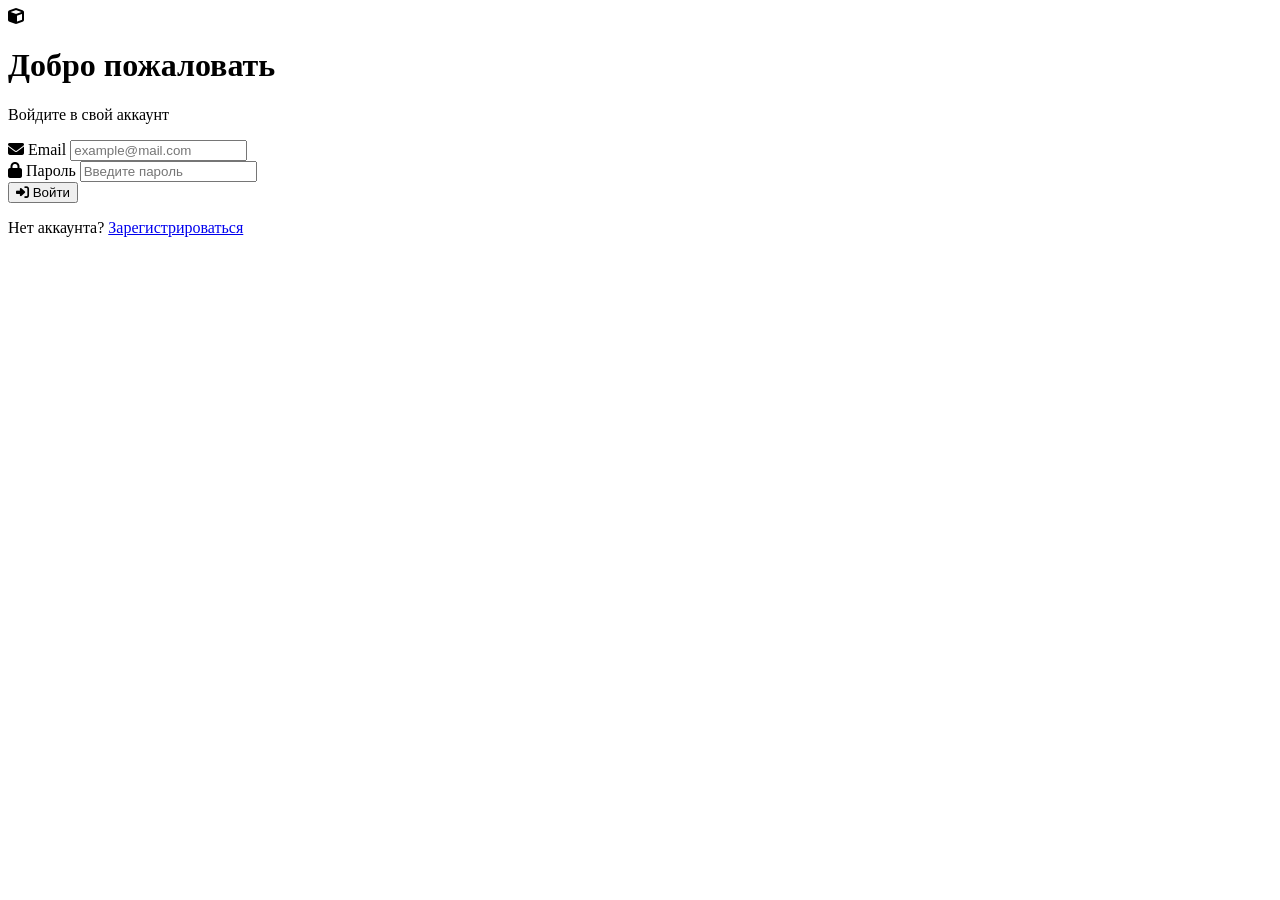
==== frontend/login.html @ e9c361e9 "feat(registration): add auth html" ====
<!DOCTYPE html>
<html lang="ru">
<head>
    <meta charset="UTF-8">
    <meta name="viewport" content="width=device-width, initial-scale=1.0">
    <title>Вход — 3D Render</title>
    <link rel="stylesheet" href="style.css">
    <link rel="stylesheet" href="https://cdnjs.cloudflare.com/ajax/libs/font-awesome/6.4.0/css/all.min.css">
</head>
<body class="auth-page">
    <div class="auth-container">
        <div class="auth-card">
            <div class="auth-header">
                <i class="fas fa-cube"></i>
                <h1>Добро пожаловать</h1>
                <p>Войдите в свой аккаунт</p>
            </div>

            <form id="loginForm" class="auth-form">
                <div class="form-group">
                    <label for="email"><i class="fas fa-envelope"></i> Email</label>
                    <input type="email" id="email" placeholder="example@mail.com" required>
                </div>

                <div class="form-group">
                    <label for="password"><i class="fas fa-lock"></i> Пароль</label>
                    <input type="password" id="password" placeholder="Введите пароль" required>
                </div>

                <button type="submit" class="btn btn-primary btn-block">
                    <i class="fas fa-sign-in-alt"></i> Войти
                </button>

                <div class="auth-footer">
                    <p>Нет аккаунта? <a href="register.html">Зарегистрироваться</a></p>
                </div>
            </form>

            <div id="loginError" class="error-message" style="display:none;"></div>
        </div>
    </div>

    <script src="script.js"></script>
</body>
</html>
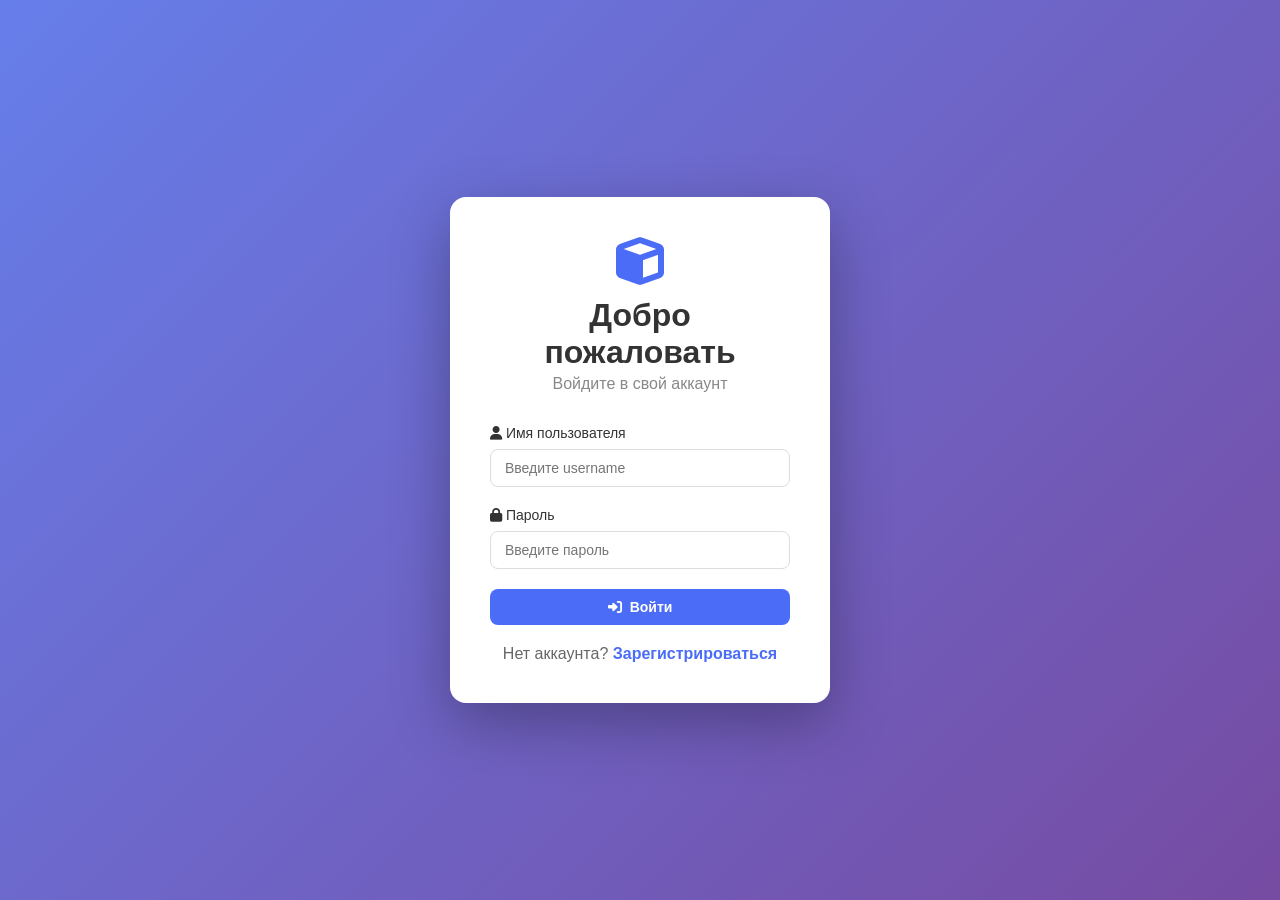
==== commit af77cc4a: "fix(login): fix frontend for auth to app" ====
--- a/frontend/login.html
+++ b/frontend/login.html
@@ -18,8 +18,8 @@
 
             <form id="loginForm" class="auth-form">
                 <div class="form-group">
-                    <label for="email"><i class="fas fa-envelope"></i> Email</label>
-                    <input type="email" id="email" placeholder="example@mail.com" required>
+                    <label for="username"><i class="fas fa-user"></i> Имя пользователя</label>
+                    <input type="text" id="username" placeholder="Введите username" required>
                 </div>
 
                 <div class="form-group">
--- a/frontend/style.css
+++ b/frontend/style.css
@@ -0,0 +1,902 @@
+/* ===== RESET & BASE ===== */
+* {
+    margin: 0;
+    padding: 0;
+    box-sizing: border-box;
+}
+
+body {
+    font-family: 'Segoe UI', Tahoma, Geneva, Verdana, sans-serif;
+    background: #f5f7fa;
+    color: #333;
+    min-height: 100vh;
+}
+
+.container {
+    max-width: 1200px;
+    margin: 0 auto;
+    padding: 0 20px;
+}
+
+a {
+    text-decoration: none;
+    color: #4a6cf7;
+}
+
+/* ===== HEADER ===== */
+.header {
+    background: #1a1a2e;
+    color: white;
+    padding: 15px 0;
+    position: sticky;
+    top: 0;
+    z-index: 1000;
+    box-shadow: 0 2px 10px rgba(0,0,0,0.1);
+}
+
+.avatar-dropdown {
+    position: relative;
+    display: inline-block;
+    z-index: 1001; /* Выше чем хедер */
+}
+
+.header-content {
+    display: flex;
+    justify-content: space-between;
+    align-items: center;
+    flex-wrap: wrap;
+}
+
+.logo {
+    display: flex;
+    align-items: center;
+    gap: 10px;
+    font-size: 24px;
+    font-weight: 700;
+}
+
+.logo i {
+    color: #4a6cf7;
+}
+
+.nav {
+    display: flex;
+    align-items: center;
+    gap: 20px;
+    margin-left: auto; /* Прижимаем вправо */
+}
+
+.nav a {
+    color: rgba(255, 255, 255, 0.8);
+    text-decoration: none;
+    font-size: 15px;
+    transition: color 0.2s;
+    padding: 8px 12px;
+    border-radius: 8px;
+}
+
+.nav a:hover {
+    color: white;
+    background: rgba(255, 255, 255, 0.05);
+}
+
+.nav a.active {
+    color: white;
+    background: rgba(74, 108, 247, 0.3);
+}
+
+
+/* ===== КАРТОЧКИ ПРОЕКТОВ ===== */
+.projects-grid {
+    display: grid;
+    grid-template-columns: repeat(auto-fill, minmax(300px, 1fr));
+    gap: 24px;
+    margin-top: 24px;
+}
+
+.project-card {
+    background: white;
+    border-radius: 12px;
+    overflow: hidden;
+    box-shadow: 0 2px 8px rgba(0,0,0,0.08);
+    cursor: pointer;
+    transition: transform 0.2s, box-shadow 0.2s;
+}
+
+.project-card:hover {
+    transform: translateY(-4px);
+    box-shadow: 0 4px 16px rgba(0,0,0,0.15);
+}
+
+.project-thumbnail {
+    position: relative;
+    height: 200px;
+    background: #f0f2f5;
+    display: flex;
+    align-items: center;
+    justify-content: center;
+}
+
+.project-thumbnail img {
+    width: 100%;
+    height: 100%;
+    object-fit: cover;
+}
+
+.thumbnail-placeholder {
+    display: flex;
+    flex-direction: column;
+    align-items: center;
+    color: #999;
+    font-size: 48px;
+}
+
+.thumbnail-placeholder span {
+    font-size: 14px;
+    margin-top: 8px;
+}
+
+.badge-private,
+.badge-public {
+    position: absolute;
+    top: 12px;
+    right: 12px;
+    padding: 4px 10px;
+    border-radius: 20px;
+    font-size: 12px;
+    color: white;
+}
+
+.badge-private {
+    background: #e74c3c;
+}
+
+.badge-public {
+    background: #2ecc71;
+}
+
+.project-info {
+    padding: 16px;
+}
+
+.project-info h3 {
+    margin: 0 0 8px 0;
+    font-size: 18px;
+}
+
+.project-description {
+    color: #666;
+    font-size: 14px;
+    margin-bottom: 12px;
+    display: -webkit-box;
+    -webkit-line-clamp: 2;
+    -webkit-box-orient: vertical;
+    overflow: hidden;
+}
+
+.project-meta {
+    display: flex;
+    justify-content: space-between;
+    font-size: 13px;
+    color: #888;
+}
+
+.project-meta i {
+    margin-right: 4px;
+}
+
+/* ===== ПАГИНАЦИЯ ===== */
+.pagination {
+    display: flex;
+    justify-content: center;
+    align-items: center;
+    gap: 16px;
+    margin-top: 32px;
+    padding: 20px 0;
+}
+
+/* ===== ДЕТАЛИ ПРОЕКТА ===== */
+.project-detail-content {
+    background: white;
+    border-radius: 12px;
+    padding: 32px;
+    box-shadow: 0 2px 8px rgba(0,0,0,0.08);
+}
+
+.project-detail-header {
+    border-bottom: 1px solid #e8ecf1;
+    padding-bottom: 20px;
+    margin-bottom: 24px;
+}
+
+.project-detail-header h1 {
+    margin: 0 0 12px 0;
+    font-size: 28px;
+}
+
+.project-detail-meta {
+    display: flex;
+    gap: 16px;
+    flex-wrap: wrap;
+}
+
+.project-detail-body {
+    display: grid;
+    grid-template-columns: 1fr 1fr;
+    gap: 32px;
+}
+
+@media (max-width: 768px) {
+    .project-detail-body {
+        grid-template-columns: 1fr;
+    }
+}
+
+.project-description {
+    margin-bottom: 24px;
+}
+
+.project-files {
+    margin: 24px 0;
+}
+
+.file-item {
+    display: flex;
+    align-items: center;
+    gap: 12px;
+    padding: 12px;
+    background: #f8f9fa;
+    border-radius: 8px;
+    margin-bottom: 8px;
+}
+
+.file-item i {
+    font-size: 20px;
+    color: #4a6cf7;
+}
+
+.file-item .btn {
+    margin-left: auto;
+}
+
+.render-preview {
+    background: #f8f9fa;
+    border-radius: 8px;
+    padding: 16px;
+}
+
+.render-image {
+    width: 100%;
+    max-height: 400px;
+    object-fit: contain;
+    border-radius: 8px;
+}
+
+.no-render {
+    text-align: center;
+    padding: 40px 20px;
+    color: #999;
+}
+
+.no-render i {
+    font-size: 48px;
+    margin-bottom: 12px;
+}
+
+/* ===== АВТОР ===== */
+.author-card {
+    display: flex;
+    align-items: center;
+    gap: 16px;
+    padding: 16px;
+    background: #f8f9fa;
+    border-radius: 8px;
+    cursor: pointer;
+    transition: background 0.2s;
+}
+
+.author-card:hover {
+    background: #e8ecf1;
+}
+
+.author-avatar {
+    width: 48px;
+    height: 48px;
+    border-radius: 50%;
+    overflow: hidden;
+    background: #ddd;
+    display: flex;
+    align-items: center;
+    justify-content: center;
+    font-size: 32px;
+    color: #888;
+}
+
+.author-avatar img {
+    width: 100%;
+    height: 100%;
+    object-fit: cover;
+}
+
+.click-hint {
+    display: block;
+    font-size: 12px;
+    color: #4a6cf7;
+    margin-top: 4px;
+}
+
+/* ===== ПРОФИЛЬ ===== */
+.profile-card {
+    background: white;
+    border-radius: 16px;
+    padding: 32px;
+    box-shadow: 0 2px 10px rgba(0, 0, 0, 0.08);
+    max-width: 700px;
+    margin: 0 auto;
+}
+
+.profile-header {
+    display: flex;
+    gap: 24px;
+    align-items: center;
+    margin-bottom: 24px;
+}
+
+.profile-avatar-large {
+    font-size: 80px;
+    color: #4a6cf7;
+}
+
+.profile-info h1 {
+    margin: 0 0 4px 0;
+    font-size: 28px;
+}
+
+.profile-name {
+    color: #666;
+    font-size: 16px;
+    margin: 4px 0;
+}
+
+.profile-email {
+    color: #666;
+    margin: 4px 0;
+}
+
+.profile-date {
+    color: #999;
+    font-size: 14px;
+    margin: 4px 0;
+}
+
+.profile-actions {
+    display: flex;
+    gap: 12px;
+    margin: 16px 0;
+    flex-wrap: wrap;
+}
+
+.btn-danger {
+    background: #e74c3c;
+    color: white;
+}
+
+.btn-danger:hover {
+    background: #c0392b;
+}
+
+.edit-form {
+    margin-top: 24px;
+    padding-top: 24px;
+    border-top: 1px solid #e8ecf1;
+}
+
+.edit-form h3 {
+    margin-bottom: 16px;
+}
+
+.form-actions {
+    display: flex;
+    gap: 12px;
+    margin-top: 16px;
+}
+
+@media (max-width: 600px) {
+    .profile-header {
+        flex-direction: column;
+        text-align: center;
+    }
+
+    .profile-actions {
+        justify-content: center;
+    }
+}
+
+/* ===== ФОРМА СОЗДАНИЯ ===== */
+.create-form {
+    background: white;
+    padding: 32px;
+    border-radius: 12px;
+    box-shadow: 0 2px 8px rgba(0,0,0,0.08);
+}
+
+.form-group {
+    margin-bottom: 24px;
+}
+
+.form-group label {
+    display: block;
+    font-weight: 600;
+    margin-bottom: 8px;
+    color: #333;
+}
+
+.form-group input,
+.form-group textarea,
+.form-group select {
+    width: 100%;
+    padding: 10px 14px;
+    border: 1px solid #ddd;
+    border-radius: 8px;
+    font-size: 14px;
+    transition: border-color 0.2s;
+}
+
+.form-group input:focus,
+.form-group textarea:focus {
+    outline: none;
+    border-color: #4a6cf7;
+}
+
+.render-settings {
+    display: grid;
+    grid-template-columns: repeat(auto-fit, minmax(200px, 1fr));
+    gap: 16px;
+}
+
+.setting-item label {
+    font-weight: normal;
+    font-size: 13px;
+    color: #666;
+    margin-bottom: 4px;
+}
+
+.radio-group {
+    display: flex;
+    gap: 16px;
+    flex-wrap: wrap;
+}
+
+.radio-label {
+    display: flex;
+    flex-direction: column;
+    padding: 16px;
+    border: 2px solid #ddd;
+    border-radius: 8px;
+    cursor: pointer;
+    transition: all 0.2s;
+    flex: 1;
+    min-width: 150px;
+}
+
+.radio-label:hover {
+    border-color: #4a6cf7;
+}
+
+.radio-label input[type="radio"] {
+    width: auto;
+    margin-right: 8px;
+}
+
+.radio-label:has(input:checked) {
+    border-color: #4a6cf7;
+    background: #f0f3ff;
+}
+
+.radio-label small {
+    color: #888;
+    font-size: 12px;
+    margin-top: 4px;
+}
+
+/* ===== КНОПКИ ===== */
+.btn {
+    display: inline-flex;
+    align-items: center;
+    gap: 8px;
+    padding: 10px 20px;
+    border: none;
+    border-radius: 8px;
+    font-size: 14px;
+    font-weight: 600;
+    cursor: pointer;
+    transition: all 0.2s;
+}
+
+.btn-primary {
+    background: #4a6cf7;
+    color: white;
+}
+
+.btn-primary:hover {
+    background: #3a5cd5;
+}
+
+.btn-secondary {
+    background: #e8ecf1;
+    color: #333;
+}
+
+.btn-secondary:hover {
+    background: #d5d9e0;
+}
+
+.btn-success {
+    background: #2ecc71;
+    color: white;
+}
+
+.btn-success:hover {
+    background: #27ae60;
+}
+
+.btn-danger {
+    background: #e74c3c;
+    color: white;
+}
+
+.btn-danger:hover {
+    background: #c0392b;
+}
+
+.btn-block {
+    width: 100%;
+    justify-content: center;
+}
+
+.btn-large {
+    padding: 14px 32px;
+    font-size: 16px;
+    width: 100%;
+    justify-content: center;
+}
+
+.btn-sm {
+    padding: 6px 12px;
+    font-size: 12px;
+}
+
+.btn:disabled {
+    opacity: 0.5;
+    cursor: not-allowed;
+}
+
+.btn-logout {
+    background: transparent;
+    border: 1px solid rgba(255,255,255,0.2);
+    color: white;
+    padding: 8px 16px;
+    border-radius: 8px;
+    cursor: pointer;
+    transition: all 0.2s;
+}
+
+.btn-logout:hover {
+    background: rgba(255,255,255,0.1);
+}
+
+/* ===== СОСТОЯНИЯ ===== */
+.loading {
+    text-align: center;
+    padding: 40px 20px;
+    color: #888;
+}
+
+.loading i {
+    font-size: 32px;
+    margin-right: 12px;
+}
+
+.error-message {
+    background: #fee;
+    color: #c0392b;
+    padding: 16px;
+    border-radius: 8px;
+    border: 1px solid #fcc;
+    margin: 16px 0;
+}
+
+.success-message {
+    background: #efe;
+    color: #27ae60;
+    padding: 16px;
+    border-radius: 8px;
+    border: 1px solid #cfc;
+    margin: 16px 0;
+}
+
+.empty-state {
+    text-align: center;
+    padding: 60px 20px;
+    color: #888;
+}
+
+.empty-state i {
+    font-size: 48px;
+    margin-bottom: 16px;
+}
+
+/* ===== АВТОРИЗАЦИЯ ===== */
+.auth-page {
+    display: flex;
+    align-items: center;
+    justify-content: center;
+    min-height: 100vh;
+    background: linear-gradient(135deg, #667eea 0%, #764ba2 100%);
+}
+
+.auth-container {
+    width: 100%;
+    max-width: 420px;
+    padding: 20px;
+}
+
+.auth-card {
+    background: white;
+    border-radius: 16px;
+    padding: 40px;
+    box-shadow: 0 20px 60px rgba(0,0,0,0.3);
+}
+
+.auth-header {
+    text-align: center;
+    margin-bottom: 32px;
+}
+
+.auth-header i {
+    font-size: 48px;
+    color: #4a6cf7;
+}
+
+.auth-header h1 {
+    margin: 12px 0 4px 0;
+}
+
+.auth-header p {
+    color: #888;
+}
+
+.auth-form .form-group {
+    margin-bottom: 20px;
+}
+
+.auth-form .form-group label {
+    font-size: 14px;
+    font-weight: 500;
+}
+
+.auth-footer {
+    text-align: center;
+    margin-top: 20px;
+    color: #666;
+}
+
+.auth-footer a {
+    font-weight: 600;
+}
+
+.back-btn {
+    margin-bottom: 20px;
+}
+
+/* ===== ОБЩИЕ УТИЛИТЫ ===== */
+.page-header {
+    margin: 32px 0 24px 0;
+}
+
+.page-header h1 {
+    font-size: 32px;
+    margin: 0;
+}
+
+.subtitle {
+    color: #888;
+    margin: 4px 0 0 0;
+}
+
+.helper-text {
+    display: block;
+    color: #888;
+    font-size: 12px;
+    margin-top: 4px;
+}
+
+/* ===== ФОРМА РЕГИСТРАЦИИ ===== */
+.form-row {
+    display: grid;
+    grid-template-columns: 1fr 1fr;
+    gap: 16px;
+}
+
+@media (max-width: 480px) {
+    .form-row {
+        grid-template-columns: 1fr;
+    }
+}
+
+.half {
+    flex: 1;
+}
+
+.profile-name {
+    color: #666;
+    font-size: 16px;
+    margin: 4px 0;
+}
+
+/* ===== СТАТУСЫ ПРОЕКТА ===== */
+.project-status-badge {
+    position: absolute;
+    bottom: 12px;
+    left: 12px;
+    padding: 4px 12px;
+    border-radius: 20px;
+    font-size: 11px;
+    font-weight: 600;
+    color: white;
+    background: rgba(0, 0, 0, 0.7);
+    backdrop-filter: blur(4px);
+}
+
+.status-pending {
+    background: #f39c12;
+}
+
+.status-processing {
+    background: #3498db;
+}
+
+.status-completed {
+    background: #2ecc71;
+}
+
+.status-failed {
+    background: #e74c3c;
+}
+
+.project-id {
+    color: #999;
+    font-size: 12px;
+}
+
+
+/* ===== АВАТАРКА И ДРОПДАУН ===== */
+.avatar-dropdown {
+    position: relative;
+    display: inline-block;
+}
+
+.avatar-btn {
+    background: #4a6cf7; /* Синий фон */
+    border-radius: 50%;
+    width: 44px;
+    height: 44px;
+    display: flex;
+    align-items: center;
+    justify-content: center;
+    border: none;
+    cursor: pointer;
+    transition: transform 0.2s, background 0.2s;
+}
+
+.avatar-btn:hover {
+    transform: scale(1.05);
+    background: #3a5cd5;
+}
+
+.avatar-btn .fa-user-circle {
+    font-size: 28px;
+    color: #ffffff; /* Белая иконка на синем фоне */
+}
+
+.dropdown-menu {
+    display: none !important;
+    position: absolute;
+    right: 0;
+    top: 100%;
+    margin-top: 8px;
+    min-width: 200px;
+    background: white !important;
+    border-radius: 12px;
+    box-shadow: 0 8px 30px rgba(0, 0, 0, 0.2);
+    overflow: hidden;
+    z-index: 9999 !important;
+    animation: dropdownFade 0.2s ease;
+}
+
+.dropdown-menu.show {
+    display: block !important;
+}
+
+@keyframes dropdownFade {
+    from {
+        opacity: 0;
+        transform: translateY(-10px);
+    }
+    to {
+        opacity: 1;
+        transform: translateY(0);
+    }
+}
+
+/* ===== ПРИНУДИТЕЛЬНЫЕ СТИЛИ ДЛЯ МЕНЮ ===== */
+.dropdown-item {
+    display: flex !important;
+    align-items: center !important;
+    gap: 12px !important;
+    padding: 12px 20px !important;
+    color: #333333 !important;
+    text-decoration: none !important;
+    font-size: 14px !important;
+    background: white !important;
+    border: none !important;
+    width: 100% !important;
+    cursor: pointer !important;
+    font-family: inherit !important;
+}
+
+.dropdown-item:hover {
+    background: #f0f2f5 !important;
+}
+
+.dropdown-item i {
+    width: 20px !important;
+    color: #666666 !important;
+}
+
+.dropdown-danger {
+    color: #e74c3c !important;
+}
+
+.dropdown-danger i {
+    color: #e74c3c !important;
+}
+
+.dropdown-danger:hover {
+    background: #fde8e8 !important;
+}
+
+.dropdown-divider {
+    margin: 4px 0 !important;
+    border: none !important;
+    border-top: 1px solid #e8ecf1 !important;
+}
+
+/* Адаптив для мобильных */
+@media (max-width: 768px) {
+    .avatar-btn .fa-user-circle {
+        font-size: 28px;
+    }
+
+    .dropdown-menu {
+        min-width: 180px;
+        right: -10px;
+    }
+}
+
+/* ===== ЗАГОЛОВОК В ДРОПДАУНЕ ===== */
+.dropdown-header {
+    display: flex;
+    align-items: center;
+    gap: 12px;
+    padding: 12px 20px;
+    color: #333;
+    font-size: 14px;
+    font-weight: 600;
+    background: #f8f9fa;
+    border-bottom: 1px solid #e8ecf1;
+}
+
+.dropdown-header i {
+    color: #4a6cf7;
+}
